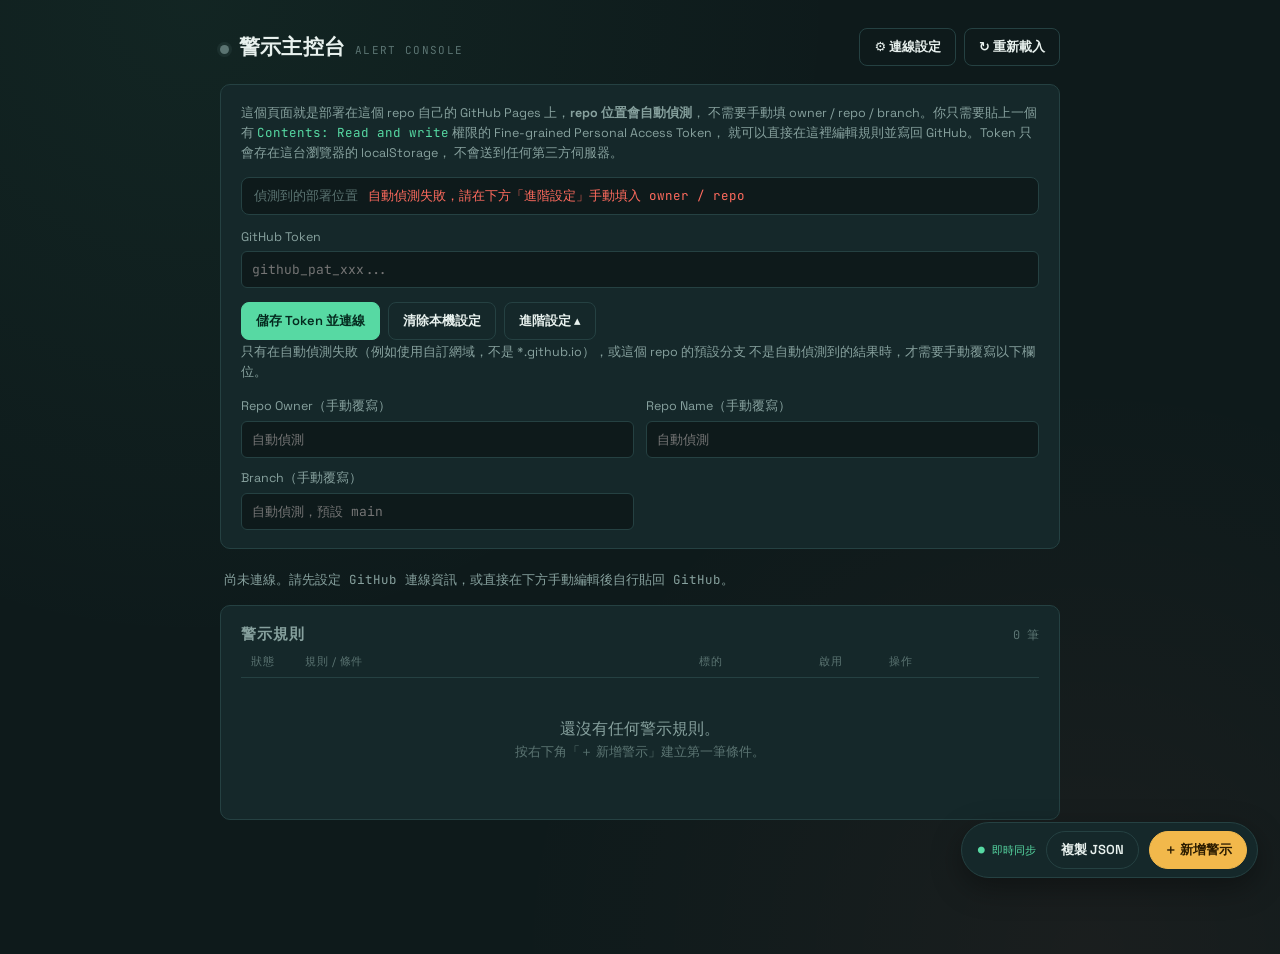
==== frontend/index.html @ 458d703b "更改資料夾結構" ====
<!DOCTYPE html>
<html lang="zh-Hant">
<head>
<meta charset="UTF-8" />
<meta name="viewport" content="width=device-width, initial-scale=1.0" />
<title>警示主控台 · Alert Console</title>
<link rel="preconnect" href="https://fonts.googleapis.com" />
<link rel="preconnect" href="https://fonts.gstatic.com" crossorigin />
<link href="https://fonts.googleapis.com/css2?family=Space+Grotesk:wght@400;500;600;700&family=JetBrains+Mono:wght@400;500;600&display=swap" rel="stylesheet" />
<link rel="stylesheet" href="style.css" />
</head>
<body>

<div class="app">

  <!-- ── 頂部列 ───────────────────────────────────────── -->
  <header class="topbar">
    <div class="topbar__brand">
      <span class="topbar__mark" id="connDot" title="連線狀態"></span>
      <h1>警示主控台</h1>
      <span class="topbar__sub">ALERT CONSOLE</span>
    </div>
    <div class="topbar__actions">
      <button class="btn btn--ghost" id="btnToggleConfig" type="button">⚙ 連線設定</button>
      <button class="btn btn--ghost" id="btnReload" type="button">↻ 重新載入</button>
    </div>
  </header>

  <!-- ── 連線設定（預設收合）─────────────────────────── -->
  <section class="panel panel--config" id="configPanel" hidden>
    <p class="panel__hint">
      這個頁面就是部署在這個 repo 自己的 GitHub Pages 上，<strong>repo 位置會自動偵測</strong>，
      不需要手動填 owner / repo / branch。你只需要貼上一個有
      <code>Contents: Read and write</code> 權限的 Fine-grained Personal Access Token，
      就可以直接在這裡編輯規則並寫回 GitHub。Token 只會存在這台瀏覽器的 localStorage，
      不會送到任何第三方伺服器。
    </p>

    <div class="detected-repo">
      <span class="detected-repo__label">偵測到的部署位置</span>
      <code id="detectedRepoText">偵測中…</code>
    </div>

    <label>GitHub Token
      <input type="password" id="cfgToken" placeholder="github_pat_xxx..." autocomplete="off" />
    </label>

    <div class="panel__actions">
      <button class="btn btn--primary" id="btnSaveConfig" type="button">儲存 Token 並連線</button>
      <button class="btn btn--ghost" id="btnClearConfig" type="button">清除本機設定</button>
      <button class="btn btn--ghost" id="btnToggleAdvanced" type="button">進階設定 ▾</button>
    </div>

    <div class="grid grid--config" id="advancedConfig" hidden>
      <p class="panel__hint panel__hint--advanced">
        只有在自動偵測失敗（例如使用自訂網域，不是 *.github.io），或這個 repo 的預設分支
        不是自動偵測到的結果時，才需要手動覆寫以下欄位。
      </p>
      <label>Repo Owner（手動覆寫）
        <input type="text" id="cfgOwner" placeholder="自動偵測" />
      </label>
      <label>Repo Name（手動覆寫）
        <input type="text" id="cfgRepo" placeholder="自動偵測" />
      </label>
      <label>Branch（手動覆寫）
        <input type="text" id="cfgBranch" placeholder="自動偵測，預設 main" />
      </label>
    </div>
  </section>

  <!-- ── 狀態列 ───────────────────────────────────────── -->
  <div class="statusbar" id="statusbar">尚未連線。請先設定 GitHub 連線資訊，或直接在下方手動編輯後自行貼回 GitHub。</div>

  <!-- ── 警示列表 ─────────────────────────────────────── -->
  <main class="panel panel--list">
    <div class="panel__head">
      <h2>警示規則</h2>
      <span class="count" id="ruleCount">0 筆</span>
    </div>

    <div class="rule-table__head">
      <span>狀態</span>
      <span>規則 / 條件</span>
      <span>標的</span>
      <span>啟用</span>
      <span>操作</span>
    </div>

    <div id="ruleList" class="rule-table__body">
      <!-- 規則卡片由 app.js 動態產生 -->
    </div>

    <div class="empty" id="emptyState" hidden>
      <p>還沒有任何警示規則。</p>
      <p class="empty__hint">按右下角「＋ 新增警示」建立第一筆條件。</p>
    </div>
  </main>

  <!-- ── 浮動操作列 ───────────────────────────────────── -->
  <div class="dock">
    <span class="dock__synced" id="syncIndicator">● 即時同步</span>
    <button class="btn btn--ghost" id="btnExport" type="button">複製 JSON</button>
    <button class="btn btn--accent" id="btnAdd" type="button">＋ 新增警示</button>
  </div>

</div>

<!-- ── 新增 / 編輯規則：右側滑出面板 ─────────────────── -->
<div class="overlay" id="overlay" hidden>
  <aside class="drawer" id="drawer">
    <div class="drawer__head">
      <h3 id="drawerTitle">新增警示</h3>
      <button class="icon-btn" id="btnCloseDrawer" type="button" aria-label="關閉">✕</button>
    </div>

    <form id="ruleForm" class="drawer__body">
      <input type="hidden" id="fId" />

      <label>規則名稱
        <input type="text" id="fName" placeholder="例如：TAIEX 60MA乖離率 > 18%" required />
      </label>

      <label>標的代號
        <input type="text" id="fSymbol" placeholder="2330.TW / 0050.TW / ^TWII / SPY / QQQ" required />
      </label>

      <label>條件類型
        <select id="fConditionType" required>
          <option value="ma_deviation">N日均線乖離率 / 跌破均線</option>
          <option value="price_change_from_base">相對基準價漲跌幅</option>
          <option value="drawdown_from_high">從歷史高點回檔</option>
          <option value="rsi">RSI 相對強弱指標</option>
        </select>
      </label>

      <div id="paramFields" class="param-fields"><!-- 依條件類型動態產生 --></div>

      <div class="grid grid--op">
        <label>運算子
          <select id="fOperator">
            <option value=">">&gt;</option>
            <option value="<">&lt;</option>
            <option value=">=">&gt;=</option>
            <option value="<=">&lt;=</option>
          </select>
        </label>
        <label>數值
          <input type="number" id="fValue" step="0.01" required />
        </label>
      </div>

      <fieldset class="notify-fieldset">
        <legend>通知方式</legend>
        <label class="checkbox">
          <input type="checkbox" id="fNotifyTelegram" checked />
          Telegram
        </label>
      </fieldset>

      <label class="checkbox checkbox--enabled">
        <input type="checkbox" id="fEnabled" checked />
        啟用此規則
      </label>

      <div class="drawer__actions">
        <button type="button" class="btn btn--ghost" id="btnCancelForm">取消</button>
        <button type="submit" class="btn btn--primary">儲存規則</button>
      </div>
    </form>
  </aside>
</div>

<script src="app.js"></script>
</body>
</html>
---- frontend/style.css ----
/* ============================================================
   設計語言：「訊號儀表台 / Signal Console」
   背景採深青黑（非純黑），數值與條件式用 mono 字體呈現，
   狀態用三色 LED 表達：灰=閒置 / 綠=監控中 / 紅=已觸發（脈動）
   ============================================================ */

:root {
  --bg-base: #0E1A1B;
  --bg-panel: #15282A;
  --bg-raised: #1B3133;
  --border: #254142;
  --text-primary: #E8F1EE;
  --text-secondary: #87A19E;
  --text-faint: #5B7472;

  --accent-armed: #57D9A3;
  --accent-triggered: #FF6B5E;
  --accent-edit: #F2B84B;
  --accent-armed-dim: rgba(87, 217, 163, 0.12);
  --accent-triggered-dim: rgba(255, 107, 94, 0.14);
  --accent-edit-dim: rgba(242, 184, 75, 0.14);

  --font-ui: "Space Grotesk", system-ui, sans-serif;
  --font-mono: "JetBrains Mono", "SFMono-Regular", Consolas, monospace;

  --radius: 10px;
}

/* 防呆：任何元素只要被 JS 設定 hidden 屬性，一律強制隱藏。
   避免個別元件的 class（例如 .overlay { display:flex }）用無條件 display
   蓋掉 hidden 屬性，導致 JS 關不掉視覺上已經顯示的元素。 */
[hidden] {
  display: none !important;
}

* { box-sizing: border-box; }

body {
  margin: 0;
  background: var(--bg-base);
  background-image:
    radial-gradient(circle at 15% 0%, rgba(87, 217, 163, 0.06), transparent 45%),
    radial-gradient(circle at 85% 100%, rgba(255, 107, 94, 0.05), transparent 40%);
  color: var(--text-primary);
  font-family: var(--font-ui);
  -webkit-font-smoothing: antialiased;
}

.app {
  max-width: 880px;
  margin: 0 auto;
  padding: 28px 20px 120px;
}

/* ── Top bar ────────────────────────────────────────── */
.topbar {
  display: flex;
  align-items: center;
  justify-content: space-between;
  flex-wrap: wrap;
  gap: 12px;
  margin-bottom: 18px;
}

.topbar__brand {
  display: flex;
  align-items: baseline;
  gap: 10px;
}

.topbar__brand h1 {
  font-size: 21px;
  font-weight: 700;
  margin: 0;
  letter-spacing: 0.01em;
}

.topbar__sub {
  font-family: var(--font-mono);
  font-size: 11px;
  letter-spacing: 0.12em;
  color: var(--text-faint);
}

.topbar__mark {
  width: 9px;
  height: 9px;
  border-radius: 50%;
  background: var(--text-faint);
  display: inline-block;
  box-shadow: 0 0 0 3px rgba(91, 116, 114, 0.15);
}
.topbar__mark.is-connected {
  background: var(--accent-armed);
  box-shadow: 0 0 0 4px var(--accent-armed-dim);
}
.topbar__mark.is-error {
  background: var(--accent-triggered);
  box-shadow: 0 0 0 4px var(--accent-triggered-dim);
}

.topbar__actions { display: flex; gap: 8px; }

/* ── Buttons ────────────────────────────────────────── */
.btn {
  font-family: var(--font-ui);
  font-size: 13px;
  font-weight: 600;
  padding: 9px 14px;
  border-radius: 8px;
  border: 1px solid var(--border);
  background: var(--bg-raised);
  color: var(--text-primary);
  cursor: pointer;
  transition: filter 0.15s ease, transform 0.1s ease;
}
.btn:hover { filter: brightness(1.15); }
.btn:active { transform: translateY(1px); }
.btn:disabled { opacity: 0.4; cursor: not-allowed; }

.btn--ghost { background: transparent; }
.btn--primary { background: var(--accent-armed); color: #052A1F; border-color: var(--accent-armed); }
.btn--accent { background: var(--accent-edit); color: #2B1C00; border-color: var(--accent-edit); }

.icon-btn {
  background: none;
  border: none;
  color: var(--text-secondary);
  font-size: 16px;
  cursor: pointer;
  line-height: 1;
}
.icon-btn:hover { color: var(--text-primary); }

/* ── Panels ─────────────────────────────────────────── */
.panel {
  background: var(--bg-panel);
  border: 1px solid var(--border);
  border-radius: var(--radius);
  padding: 18px 20px;
  margin-bottom: 14px;
}

.panel__head {
  display: flex;
  align-items: baseline;
  justify-content: space-between;
  margin-bottom: 10px;
}
.panel__head h2 { font-size: 15px; margin: 0; text-transform: uppercase; letter-spacing: 0.06em; color: var(--text-secondary); }
.count { font-family: var(--font-mono); font-size: 12px; color: var(--text-faint); }

.panel__hint {
  font-size: 12.5px;
  color: var(--text-secondary);
  line-height: 1.6;
  margin: 0 0 14px;
}
.panel__hint code { color: var(--accent-armed); font-family: var(--font-mono); }
.panel__hint--advanced { margin: 2px 0 4px; grid-column: 1 / -1; }

.detected-repo {
  display: flex;
  align-items: center;
  gap: 10px;
  background: var(--bg-base);
  border: 1px solid var(--border);
  border-radius: 8px;
  padding: 9px 12px;
  margin-bottom: 14px;
  font-size: 12.5px;
}
.detected-repo__label { color: var(--text-faint); white-space: nowrap; }
.detected-repo code {
  font-family: var(--font-mono);
  color: var(--accent-armed);
  overflow-wrap: anywhere;
}
.detected-repo.is-error code { color: var(--accent-triggered); }

.panel__actions { display: flex; gap: 8px; margin-top: 14px; }

/* ── Config grid ────────────────────────────────────── */
.grid { display: grid; gap: 12px; }
.grid--config { grid-template-columns: repeat(2, 1fr); }
.grid--op { grid-template-columns: 1fr 1fr; }

label {
  display: flex;
  flex-direction: column;
  gap: 6px;
  font-size: 12.5px;
  color: var(--text-secondary);
}

input, select {
  font-family: var(--font-mono);
  font-size: 13px;
  background: var(--bg-base);
  border: 1px solid var(--border);
  color: var(--text-primary);
  border-radius: 6px;
  padding: 9px 10px;
  outline: none;
}
input:focus, select:focus {
  border-color: var(--accent-armed);
  box-shadow: 0 0 0 3px var(--accent-armed-dim);
}

/* ── Status bar ─────────────────────────────────────── */
.statusbar {
  font-size: 12.5px;
  font-family: var(--font-mono);
  color: var(--text-secondary);
  padding: 8px 4px 16px;
}
.statusbar.is-error { color: var(--accent-triggered); }
.statusbar.is-ok { color: var(--accent-armed); }

/* ── Rule table ─────────────────────────────────────── */
.rule-table__head {
  display: grid;
  grid-template-columns: 44px 1fr 110px 60px 140px;
  gap: 10px;
  padding: 0 10px 8px;
  font-size: 11px;
  letter-spacing: 0.05em;
  color: var(--text-faint);
  text-transform: uppercase;
  border-bottom: 1px solid var(--border);
}

.rule-table__body {
  transition: opacity 0.15s ease;
}
.rule-table__body.is-syncing {
  opacity: 0.5;
  pointer-events: none;
}

.rule-row {
  display: grid;
  grid-template-columns: 44px 1fr 110px 60px 140px;
  gap: 10px;
  align-items: center;
  padding: 13px 10px;
  border-bottom: 1px solid var(--border);
}
.rule-row:last-child { border-bottom: none; }

.led {
  width: 11px;
  height: 11px;
  border-radius: 50%;
  background: var(--text-faint);
  justify-self: center;
}
.led.is-armed { background: var(--accent-armed); box-shadow: 0 0 0 4px var(--accent-armed-dim); }
.led.is-triggered {
  background: var(--accent-triggered);
  box-shadow: 0 0 0 4px var(--accent-triggered-dim);
  animation: pulse 1.4s ease-in-out infinite;
}
.led.is-disabled { background: var(--text-faint); opacity: 0.4; }

@keyframes pulse {
  0%, 100% { box-shadow: 0 0 0 4px var(--accent-triggered-dim); }
  50% { box-shadow: 0 0 0 8px transparent; }
}
@media (prefers-reduced-motion: reduce) {
  .led.is-triggered { animation: none; }
}

.rule-row__main { display: flex; flex-direction: column; gap: 4px; min-width: 0; }
.rule-row__name { font-size: 13.5px; font-weight: 500; }
.rule-row__expr {
  font-family: var(--font-mono);
  font-size: 12px;
  color: var(--text-secondary);
  background: var(--bg-base);
  border: 1px solid var(--border);
  border-radius: 5px;
  padding: 2px 7px;
  display: inline-block;
  width: fit-content;
}

.rule-row__symbol {
  font-family: var(--font-mono);
  font-size: 12px;
  color: var(--text-primary);
  background: var(--bg-raised);
  border-radius: 5px;
  padding: 4px 8px;
  text-align: center;
}

/* Toggle switch */
.toggle { position: relative; width: 34px; height: 19px; }
.toggle input { opacity: 0; width: 0; height: 0; }
.toggle__track {
  position: absolute; inset: 0;
  background: var(--bg-base);
  border: 1px solid var(--border);
  border-radius: 999px;
  cursor: pointer;
  transition: background 0.15s ease;
}
.toggle__track::after {
  content: "";
  position: absolute;
  top: 2px; left: 2px;
  width: 13px; height: 13px;
  border-radius: 50%;
  background: var(--text-faint);
  transition: transform 0.15s ease, background 0.15s ease;
}
.toggle input:checked + .toggle__track { background: var(--accent-armed-dim); border-color: var(--accent-armed); }
.toggle input:checked + .toggle__track::after { background: var(--accent-armed); transform: translateX(15px); }

.rule-row__ops { display: flex; gap: 6px; justify-content: flex-end; }
.rule-row__ops .icon-btn { font-size: 13px; padding: 4px 6px; border-radius: 5px; }
.rule-row__ops .icon-btn:hover { background: var(--bg-raised); }

/* ── Empty state ────────────────────────────────────── */
.empty { text-align: center; padding: 36px 10px; color: var(--text-secondary); }
.empty p { margin: 4px 0; }
.empty__hint { font-size: 12.5px; color: var(--text-faint); }

/* ── Floating dock ──────────────────────────────────── */
.dock {
  position: fixed;
  bottom: 22px;
  right: 22px;
  display: flex;
  align-items: center;
  gap: 10px;
  background: var(--bg-panel);
  border: 1px solid var(--border);
  border-radius: 999px;
  padding: 8px 10px;
  box-shadow: 0 10px 30px rgba(0,0,0,0.35);
}
.dock__synced {
  font-family: var(--font-mono);
  font-size: 11px;
  color: var(--accent-armed);
  padding-left: 6px;
  white-space: nowrap;
}
.dock__synced.is-busy { color: var(--accent-edit); }
.dock .btn { border-radius: 999px; }

/* ── Drawer / overlay ───────────────────────────────── */
.overlay {
  position: fixed; inset: 0;
  background: rgba(5, 10, 10, 0.55);
  display: flex; justify-content: flex-end;
  z-index: 50;
}
.drawer {
  width: min(380px, 92vw);
  height: 100%;
  background: var(--bg-panel);
  border-left: 1px solid var(--border);
  display: flex;
  flex-direction: column;
  animation: slide-in 0.18s ease-out;
}
@keyframes slide-in {
  from { transform: translateX(24px); opacity: 0; }
  to { transform: translateX(0); opacity: 1; }
}
.drawer__head {
  display: flex; align-items: center; justify-content: space-between;
  padding: 18px 20px;
  border-bottom: 1px solid var(--border);
}
.drawer__head h3 { margin: 0; font-size: 15px; }
.drawer__body { padding: 18px 20px; overflow-y: auto; display: flex; flex-direction: column; gap: 14px; flex: 1; }
.drawer__actions { display: flex; justify-content: flex-end; gap: 8px; margin-top: 6px; }

.param-fields { display: flex; flex-direction: column; gap: 12px; }
.param-fields:empty { display: none; }

.notify-fieldset {
  border: 1px solid var(--border);
  border-radius: 8px;
  padding: 10px 12px;
}
.notify-fieldset legend { font-size: 11.5px; color: var(--text-faint); padding: 0 4px; }

.checkbox { flex-direction: row; align-items: center; gap: 8px; font-size: 13px; color: var(--text-primary); }
.checkbox input { width: auto; }
.checkbox--enabled { margin-top: -2px; }

/* ── Responsive ─────────────────────────────────────── */
@media (max-width: 640px) {
  .grid--config { grid-template-columns: 1fr; }
  .rule-table__head { display: none; }
  .rule-row {
    grid-template-columns: 1fr;
    gap: 8px;
    position: relative;
    padding-left: 26px;
  }
  .led { position: absolute; left: 0; top: 16px; }
  .rule-row__symbol, .rule-row__ops { justify-self: start; justify-content: flex-start; }
}
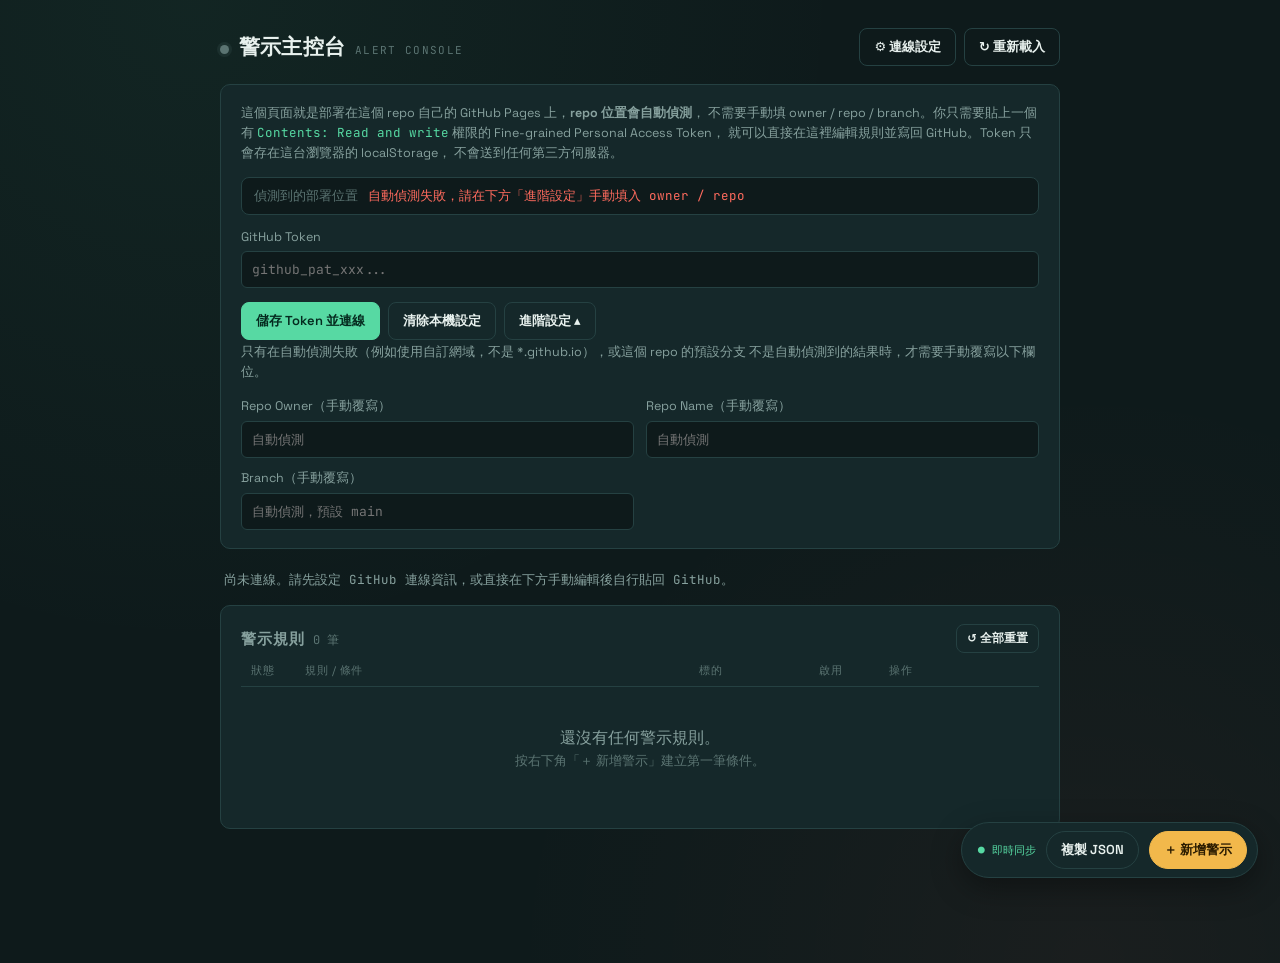
==== commit a08c8568: "在UI那邊能夠把重置被觸發規則的狀態" ====
--- a/frontend/index.html
+++ b/frontend/index.html
@@ -74,8 +74,11 @@
   <!-- ── 警示列表 ─────────────────────────────────────── -->
   <main class="panel panel--list">
     <div class="panel__head">
-      <h2>警示規則</h2>
-      <span class="count" id="ruleCount">0 筆</span>
+      <div class="panel__head-left">
+        <h2>警示規則</h2>
+        <span class="count" id="ruleCount">0 筆</span>
+      </div>
+      <button class="btn btn--ghost btn--sm" id="btnResetAll" type="button" title="將所有已觸發規則的狀態重置為未觸發">↺ 全部重置</button>
     </div>
 
     <div class="rule-table__head">
--- a/frontend/style.css
+++ b/frontend/style.css
@@ -121,6 +121,7 @@
 .btn--ghost { background: transparent; }
 .btn--primary { background: var(--accent-armed); color: #052A1F; border-color: var(--accent-armed); }
 .btn--accent { background: var(--accent-edit); color: #2B1C00; border-color: var(--accent-edit); }
+.btn--sm { font-size: 11.5px; padding: 6px 10px; }
 
 .icon-btn {
   background: none;
@@ -131,6 +132,9 @@
   line-height: 1;
 }
 .icon-btn:hover { color: var(--text-primary); }
+/* 重置按鈕：懸停時變為觸發色，給用戶明確的雞示反饋 */
+.icon-btn.js-reset { color: var(--accent-triggered); opacity: 0.85; }
+.icon-btn.js-reset:hover { opacity: 1; filter: brightness(1.2); }
 
 /* ── Panels ─────────────────────────────────────────── */
 .panel {
@@ -143,9 +147,14 @@
 
 .panel__head {
   display: flex;
-  align-items: baseline;
+  align-items: center;
   justify-content: space-between;
   margin-bottom: 10px;
+}
+.panel__head-left {
+  display: flex;
+  align-items: baseline;
+  gap: 8px;
 }
 .panel__head h2 { font-size: 15px; margin: 0; text-transform: uppercase; letter-spacing: 0.06em; color: var(--text-secondary); }
 .count { font-family: var(--font-mono); font-size: 12px; color: var(--text-faint); }
